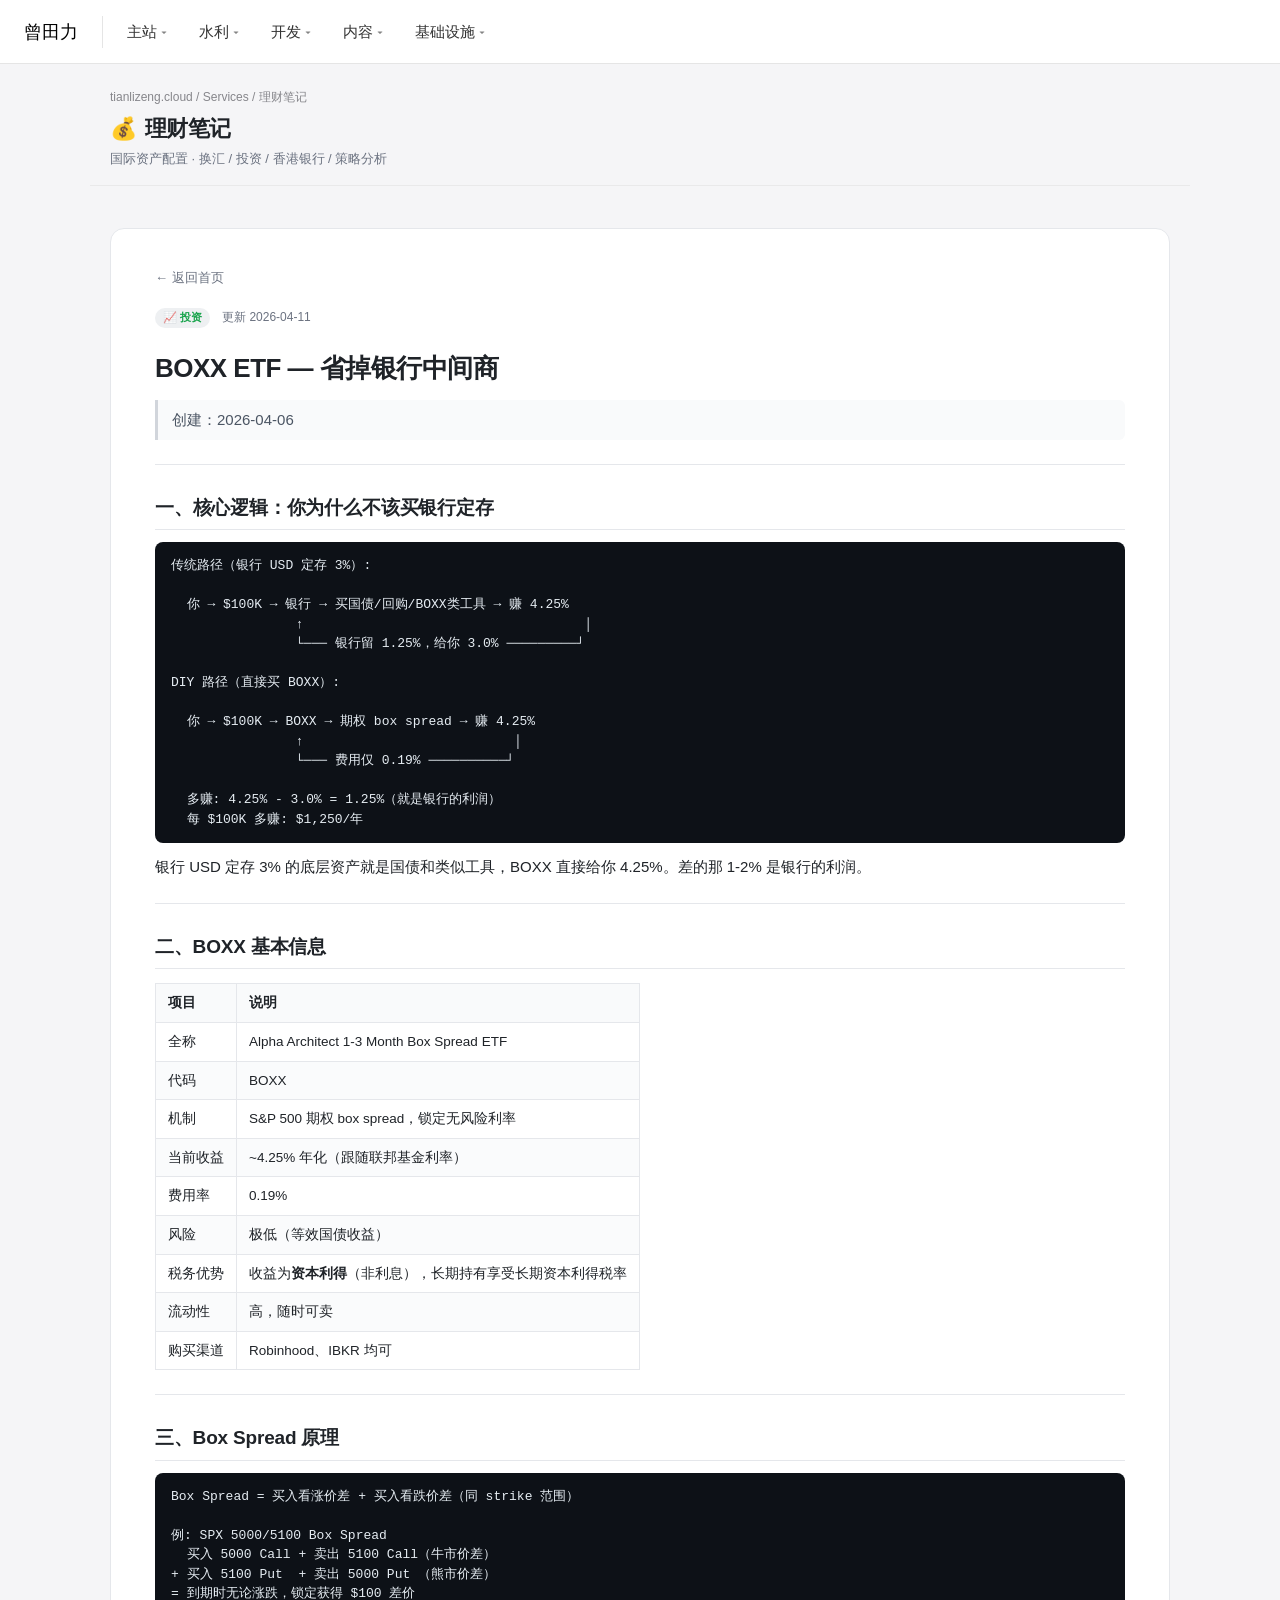
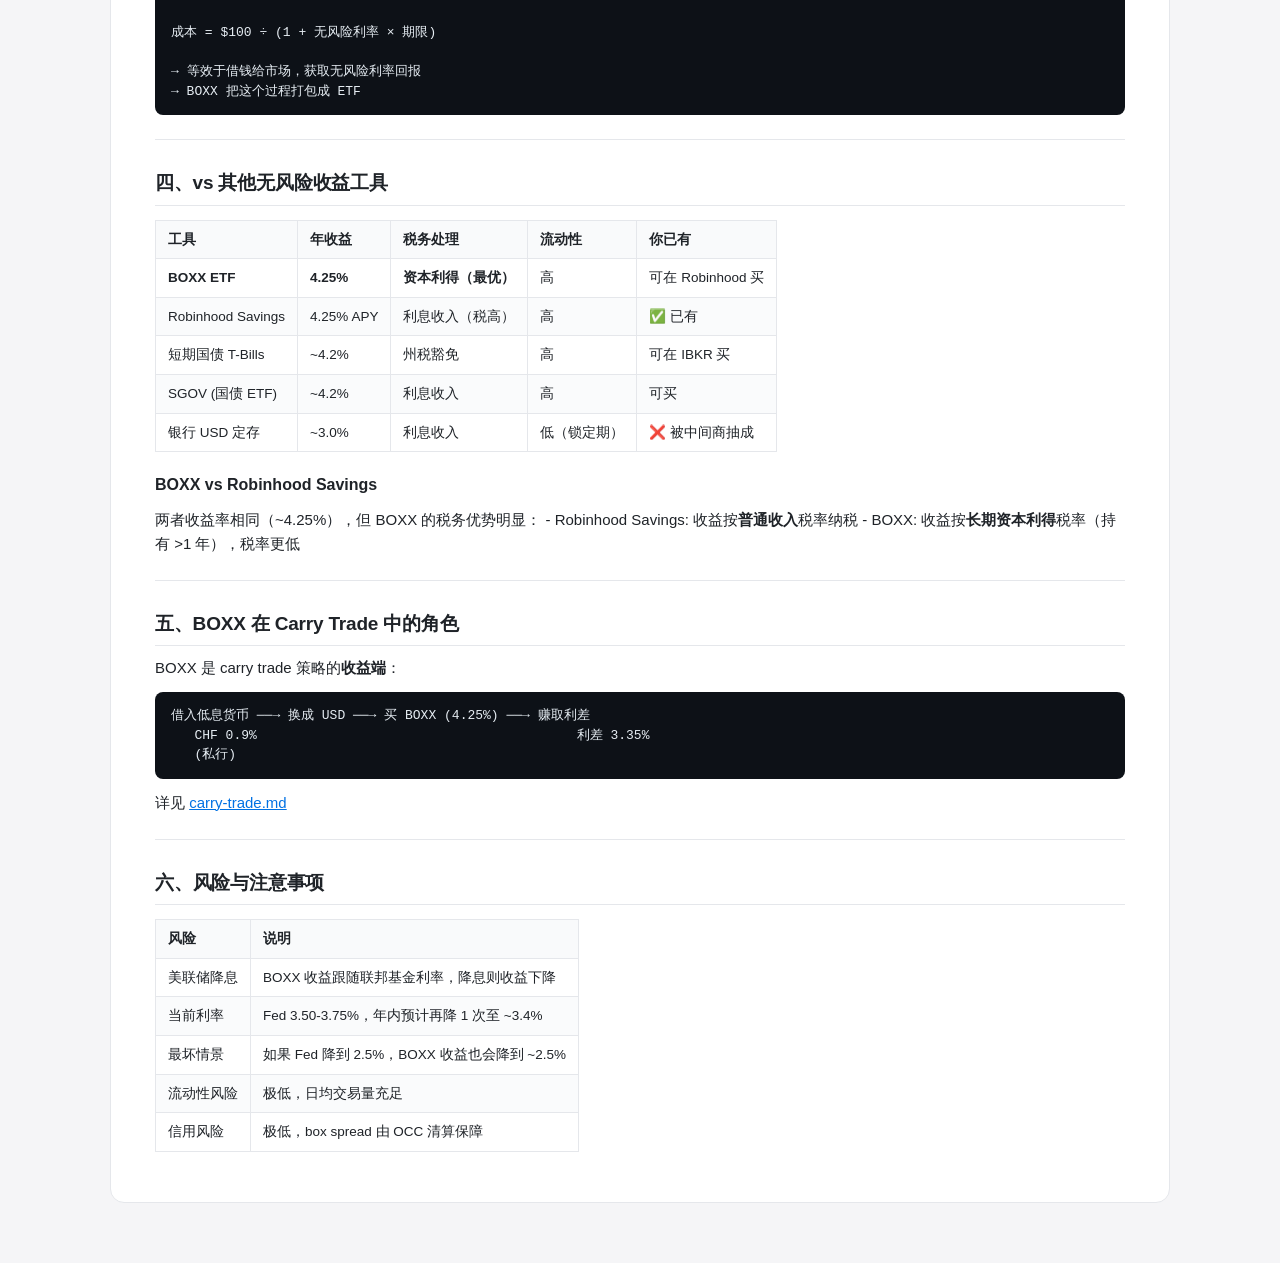
==== site/boxx-etf/index.html @ fe96dbc8 "feat: initial assets site — 理财笔记公开版 跨仓读 international-assets/docs/*.md，frontmatter public: true 过滤。 " ====
<!DOCTYPE html>
<html lang="zh-CN">
<head>
<meta charset="utf-8">
<meta name="viewport" content="width=device-width,initial-scale=1">
<title>BOXX ETF — 省掉银行中间商 — 理财笔记</title>
<meta name="description" content="Box spread 原理拆解：用期权合成零息债券，抓短端无风险利率，税务结构优于银行定存">
<style>
/* tianlizeng.cloud 站群统一站内样式 (SSOT)
 * 来源：~/Dev/devtools/lib/templates/site-content.css
 * 编辑这里 → /site-content-refresh 同步到所有消费者站
 * 视觉对标：services 页 (~/Dev/website/components/service-dashboard.tsx)
 */

/* ===== 页面骨架 ===== */
body.tlz-page {
  background: #f5f5f7;
  color: #1d1d1f;
  font-family: -apple-system, BlinkMacSystemFont, 'PingFang SC', 'Helvetica Neue', Helvetica, Arial, sans-serif;
  margin: 0;
}

.tlz-container {
  max-width: 1280px;
  margin: 0 auto;
  padding: 0 24px 48px;
}
@media (min-width: 768px) {
  .tlz-container { padding: 0 32px 48px; }
}

/* ===== Stats bar（统计条，site-header 之下）===== */
.tlz-stats-bar {
  display: flex; flex-wrap: wrap; align-items: center; justify-content: center;
  gap: 16px;
  margin: 24px 0 32px;
  font-size: 14px; color: #86868b;
}
.tlz-stats-bar > * { display: inline-flex; align-items: center; gap: 6px; }
.tlz-stats-bar strong { color: #1d1d1f; font-weight: 500; }

/* ===== Search box ===== */
.tlz-search-wrap {
  position: relative;
  width: 100%; max-width: 448px;
  margin: 0 auto 32px;
}
.tlz-search {
  width: 100%; box-sizing: border-box;
  padding: 10px 16px 10px 40px;
  background: rgba(255,255,255,0.5);
  -webkit-backdrop-filter: blur(20px);
  backdrop-filter: blur(20px);
  border: 1px solid rgba(255,255,255,0.6);
  border-radius: 12px;
  font: 14px/1.4 inherit;
  color: #1d1d1f; outline: none;
  transition: border-color 0.15s, box-shadow 0.15s;
}
.tlz-search:focus {
  border-color: rgba(0,113,227,0.3);
  box-shadow: 0 0 0 3px rgba(0,113,227,0.20);
}
.tlz-search::placeholder { color: rgba(134,134,139,0.6); }

/* ===== Filter buttons ===== */
.tlz-filters { display: flex; flex-wrap: wrap; gap: 8px; justify-content: center; margin-bottom: 24px; }
.tlz-btn {
  padding: 6px 14px;
  background: rgba(255,255,255,0.5);
  -webkit-backdrop-filter: blur(20px);
  backdrop-filter: blur(20px);
  border: 1px solid rgba(255,255,255,0.6);
  border-radius: 999px;
  font: 13px/1 inherit; color: #6b7280;
  cursor: pointer;
  transition: all 0.15s;
}
.tlz-btn:hover { background: rgba(255,255,255,0.7); color: #1d1d1f; }
.tlz-btn.active { background: #1f2328; color: #fff; border-color: #1f2328; }

/* ===== Section（一个分组）===== */
.tlz-section { margin-bottom: 40px; }
.tlz-section-title {
  display: flex; align-items: center; gap: 8px;
  margin-bottom: 16px;
  font-size: 18px; font-weight: 600; color: #1d1d1f;
}
.tlz-section-title .tlz-icon { font-size: 20px; line-height: 1; }
.tlz-section-title .tlz-count { font-size: 12px; color: #86868b; font-weight: 400; margin-left: 4px; }

/* ===== Grid ===== */
.tlz-grid {
  display: grid;
  grid-template-columns: 1fr;
  gap: 8px;
}
@media (min-width: 768px) {
  .tlz-grid { grid-template-columns: 1fr 1fr; }
}

/* ===== Card（玻璃卡片，所有 list item 都用这个）===== */
.tlz-card {
  display: flex; align-items: center; gap: 12px;
  background: rgba(255,255,255,0.5);
  -webkit-backdrop-filter: blur(20px);
  backdrop-filter: blur(20px);
  border: 1px solid rgba(255,255,255,0.6);
  border-radius: 12px;
  padding: 12px 16px;
  text-decoration: none; color: inherit;
  transition: all 0.2s;
}
.tlz-card:hover {
  background: rgba(255,255,255,0.7);
  box-shadow: 0 4px 12px rgba(0,0,0,0.06);
}
.tlz-card-body { min-width: 0; flex: 1; }
.tlz-card-header { display: flex; align-items: center; gap: 8px; }
.tlz-card-name {
  font-size: 14px; font-weight: 500; color: #1d1d1f;
  overflow: hidden; text-overflow: ellipsis; white-space: nowrap;
}
.tlz-card-meta {
  font-size: 10px; color: #86868b;
  font-family: ui-monospace, SFMono-Regular, Menlo, monospace;
  flex-shrink: 0;
}
.tlz-card-desc {
  font-size: 12px; color: #86868b;
  margin-top: 2px;
  overflow: hidden; text-overflow: ellipsis; white-space: nowrap;
}
.tlz-card-tail { display: flex; align-items: center; gap: 8px; flex-shrink: 0; }

/* Card 行式变体（logs 时间线用）*/
.tlz-card--row .tlz-card-body { display: grid; grid-template-columns: 100px 1fr; gap: 12px; align-items: baseline; }
.tlz-card--row .tlz-card-meta { font-size: 12px; }

/* ===== Status dot ===== */
.tlz-dot { width: 10px; height: 10px; border-radius: 50%; flex-shrink: 0; display: inline-block; }
.tlz-dot--ok { background: #34c759; }
.tlz-dot--bad { background: #ff3b30; }
.tlz-dot--warn { background: #ff9500; }
.tlz-dot--unknown { background: #d2d2d7; }

/* ===== Tag chip ===== */
.tlz-tag {
  display: inline-block;
  background: rgba(0,0,0,0.06); color: #495057;
  font-size: 10px; font-weight: 500;
  padding: 1px 7px; border-radius: 4px;
  margin-right: 4px;
}

/* ===== Lock icon (CF Access 标识) ===== */
.tlz-lock {
  display: inline-block; width: 12px; height: 12px;
  vertical-align: middle; opacity: 0.5;
}

/* ===== Footer ===== */
.tlz-footer {
  text-align: center; color: #86868b; font-size: 12px;
  margin-top: 48px; padding: 24px 0;
  border-top: 1px solid rgba(0,0,0,0.05);
}
.tlz-footer a { color: #0071e3; text-decoration: none; }
.tlz-footer a:hover { text-decoration: underline; }

/* ===== Hidden helper ===== */
.tlz-hidden { display: none !important; }


:root{--bg:#f5f5f7;--card:#fff;--border:#e5e7eb;--text:#1f2328;--muted:#6b7280;--accent:#0071E3;}
*{margin:0;padding:0;box-sizing:border-box;}
body{background:var(--bg);color:var(--text);font:400 15px/1.6 -apple-system,BlinkMacSystemFont,'PingFang SC','Helvetica Neue',Helvetica,Arial,sans-serif;min-height:100vh;}
.tlz-container{max-width:1100px;margin:0 auto;padding:24px 20px 60px;}
a{color:var(--accent);}


.article{background:var(--card);border:1px solid var(--border);border-radius:14px;padding:36px 44px;margin-top:18px;}
.article .back{display:inline-block;color:var(--muted);font-size:13px;text-decoration:none;margin-bottom:20px;}
.article .back:hover{color:var(--accent);}
.article .meta-row{color:var(--muted);font-size:12px;margin-bottom:24px;display:flex;gap:12px;flex-wrap:wrap;}
.article .meta-row .group-chip{background:#eef0f2;color:var(--c);padding:1px 8px;border-radius:10px;font-weight:600;font-size:11px;}
.article h1{font-size:26px;font-weight:700;letter-spacing:-0.02em;color:#1f2328;margin:0 0 14px;line-height:1.3;}
.article h2{font-size:19px;font-weight:700;letter-spacing:-0.01em;margin:28px 0 10px;color:#1f2328;border-bottom:1px solid var(--border);padding-bottom:6px;}
.article h3{font-size:16px;font-weight:600;margin:20px 0 8px;color:#1f2328;}
.article h4{font-size:14px;font-weight:600;margin:14px 0 6px;color:#374151;}
.article p{margin:10px 0;}
.article ul,.article ol{margin:8px 0 12px 22px;}
.article li{margin:3px 0;}
.article code{background:#f1f3f5;color:#d6336c;font-family:ui-monospace,SFMono-Regular,monospace;font-size:13px;padding:1px 5px;border-radius:4px;}
.article pre{background:#0d1117;color:#e6edf3;padding:14px 16px;border-radius:8px;overflow-x:auto;font-size:13px;line-height:1.5;margin:12px 0;}
.article pre code{background:transparent;color:inherit;padding:0;font-size:13px;}
.article blockquote{border-left:3px solid #d1d5db;padding:4px 14px;margin:12px 0;color:#4b5563;background:#f9fafb;border-radius:0 6px 6px 0;}
.article blockquote p{margin:4px 0;}
.article table{border-collapse:collapse;margin:14px 0;font-size:13.5px;display:block;overflow-x:auto;max-width:100%;}
.article table thead{background:#f9fafb;}
.article th,.article td{border:1px solid var(--border);padding:8px 12px;text-align:left;}
.article th{font-weight:600;color:#1f2328;}
.article tr:nth-child(even) td{background:#fafbfc;}
.article hr{border:none;border-top:1px solid var(--border);margin:24px 0;}
.article a{color:var(--accent);}
.article img{max-width:100%;border-radius:8px;margin:12px 0;}
@media(max-width:640px){.article{padding:24px 20px;}.article h1{font-size:22px;}}

:root { --c: #16a34a; }
</style>
</head>
<body>
<style>
  /* ============================================================
     Mega Menu · HSBC-style unified light (R7.2)
     - Brand bar 64px · 单色浅灰 panel 全 4 列等宽
     - hover 触发 · 150ms 延迟关闭 · display:none 默认严格隐藏
     - html/body overflow-x:hidden 防横滚兜底
  ============================================================ */

  :root {
    --tlz-bg-panel:       #F5F5F5;
    --tlz-text-primary:   #111111;
    --tlz-text-secondary: #333333;
    --tlz-border-subtle:  #E5E5E5;
    --tlz-border-divider: #E0E0E0;
    --tlz-badge-border:   #BFBFBF;
    --tlz-badge-text:     #6B7177;
    --tlz-accent:         #D40000;
  }

  html, body { overflow-x: hidden; }
  body { padding-top: 64px !important; }

  .tlz-nav-stack {
    position: fixed; top: 0; left: 0; right: 0; z-index: 9999;
    font: 400 15px/1 -apple-system, BlinkMacSystemFont, 'PingFang SC', 'Helvetica Neue', sans-serif;
  }

  /* ===== Brand bar ===== */
  .tlz-nav {
    height: 64px;
    background: #FFFFFF;
    border-bottom: 1px solid var(--tlz-border-subtle);
    display: flex; align-items: center;
  }
  .tlz-nav-inner {
    max-width: 1280px; width: 100%; margin: 0 auto;
    padding: 0 24px; display: flex; align-items: center;
    min-width: 0;
  }
  .tlz-nav-brand {
    font-weight: 500; font-size: 18px; color: #000;
    text-decoration: none; transition: color 0.12s;
    flex-shrink: 0;
  }
  .tlz-nav-brand:hover { color: var(--tlz-accent); }
  .tlz-nav-sep { width: 1px; height: 32px; background: var(--tlz-border-subtle); margin: 0 24px; flex-shrink: 0; }

  .tlz-nav-triggers { display: flex; align-items: center; gap: 32px; flex: 1; min-width: 0; }
  .tlz-nav .mega-trigger {
    background: transparent; border: 0;
    font: inherit; font-size: 15px; font-weight: 400;
    color: var(--tlz-text-secondary);
    padding: 8px 0; cursor: pointer;
    display: inline-flex; align-items: center; gap: 4px;
    transition: color 0.12s; white-space: nowrap;
  }
  .tlz-nav .mega-trigger::after {
    content: "\25be"; font-size: 12px; opacity: 0.6;
    transition: transform 0.18s ease-out;
  }
  .tlz-nav .mega-trigger:hover { color: #000; }
  .tlz-nav .mega-trigger[aria-expanded="true"] { color: #000; font-weight: 500; }
  .tlz-nav .mega-trigger[aria-expanded="true"]::after { transform: rotate(180deg); }
  .tlz-nav .mega-trigger.current { color: #000; font-weight: 500; }

  /* ===== Mega Panel · 默认完全隐藏 ===== */
  .tlz-mega-panel {
    position: fixed; top: 64px; left: 0; right: 0;
    background: var(--tlz-bg-panel);
    display: none;
    max-height: calc(100vh - 64px);
    overflow-y: auto;
    box-shadow: 0 8px 16px -8px rgba(0,0,0,0.08);
  }
  .tlz-mega-panel[data-open="true"] { display: block; }

  /* 内部 max-width 1280px 居中 · 4 列等宽 */
  .tlz-mega-inner {
    max-width: 1280px; width: 100%;
    margin: 0 auto;
    padding: 40px 48px;
    display: grid;
    grid-template-columns: repeat(4, minmax(0, 1fr));
    gap: 0;
    min-height: 320px;
  }

  .tlz-mega-col {
    padding: 0 24px;
    border-right: 1px solid var(--tlz-border-divider);
    min-width: 0;
  }
  .tlz-mega-col:first-child { padding-left: 0; }
  .tlz-mega-col:last-child { border-right: 0; padding-right: 0; }

  /* Group */
  .tlz-mega-group { margin-bottom: 24px; }
  .tlz-mega-group:last-child { margin-bottom: 0; }
  .tlz-mega-group h3 {
    font-size: 15px; font-weight: 600; color: var(--tlz-text-primary);
    margin: 0 0 12px;
  }
  .tlz-mega-group ul { list-style: none; padding: 0; margin: 0; }
  .tlz-mega-group a {
    display: inline-flex; align-items: center; gap: 8px;
    color: var(--tlz-text-secondary); text-decoration: none;
    font-size: 14px; font-weight: 400; line-height: 28px;
    transition: color 0.12s;
  }
  .tlz-mega-group a:hover { color: var(--tlz-accent); }

  /* CF badge（统一浅灰规格） */
  .tlz-mega-group .cf-badge {
    height: 18px; padding: 0 6px;
    display: inline-flex; align-items: center;
    font-size: 10px; font-weight: 500; letter-spacing: 0.05em;
    color: var(--tlz-badge-text);
    background: transparent;
    border: 1px solid var(--tlz-badge-border);
    border-radius: 3px;
    flex-shrink: 0;
  }

  /* Hamburger */
  .tlz-nav-hamburger {
    display: none; background: transparent; border: 0;
    color: var(--tlz-text-secondary); padding: 8px; margin-left: auto;
    cursor: pointer; font-size: 20px;
  }

  /* ===== 响应式 ===== */
  @media (max-width: 1023px) {
    .tlz-mega-inner {
      grid-template-columns: repeat(2, minmax(0, 1fr));
      padding: 32px 24px;
    }
    .tlz-mega-col:nth-child(2n) { border-right: 0; padding-right: 0; }
    .tlz-mega-col:nth-child(n+3) {
      padding-top: 24px; margin-top: 24px;
      border-top: 1px solid var(--tlz-border-divider);
    }
    .tlz-mega-col:nth-child(3) { padding-left: 0; }
  }

  @media (max-width: 768px) {
    body { padding-top: 56px !important; }
    .tlz-nav { height: 56px; }
    .tlz-nav-inner { padding: 0 16px; }
    .tlz-nav-sep { display: none; }
    .tlz-nav-triggers { display: none; }
    .tlz-nav-hamburger { display: inline-flex; }

    .tlz-nav-stack[data-mobile-open="true"] .tlz-nav-triggers {
      display: flex; flex-direction: column; align-items: stretch;
      position: fixed; top: 56px; left: 0; right: 0; bottom: 0;
      background: #FFFFFF;
      padding: 0; gap: 0; overflow-y: auto; z-index: 10000;
    }
    .tlz-nav-stack[data-mobile-open="true"] .mega-trigger {
      width: 100%; justify-content: space-between;
      padding: 16px 20px; border-radius: 0;
      border-bottom: 1px solid var(--tlz-border-subtle);
      font-size: 16px;
    }

    .tlz-mega-panel {
      top: 56px; max-height: calc(100vh - 56px);
      position: static; box-shadow: none;
    }
    .tlz-mega-inner {
      grid-template-columns: 1fr;
      padding: 16px 20px;
    }
    .tlz-mega-col {
      padding: 0 !important;
      border-right: 0 !important;
      border-top: 0 !important;
      margin-top: 16px !important;
    }
    .tlz-mega-col:first-child { margin-top: 0 !important; }
  }
</style>
<div class="tlz-nav-stack" data-mobile-open="false">
<nav class="tlz-nav" aria-label="站群导航"><div class="tlz-nav-inner">
  <a class="tlz-nav-brand" href="https://tianlizeng.cloud/" data-site="home">曾田力</a>
  <div class="tlz-nav-sep" aria-hidden="true"></div>
  <div class="tlz-nav-triggers" role="menubar">
    <button class="mega-trigger" data-cat="home" role="menuitem" aria-haspopup="menu" aria-expanded="false" aria-controls="mega-panel-home">主站</button>
    <button class="mega-trigger" data-cat="hydro" role="menuitem" aria-haspopup="menu" aria-expanded="false" aria-controls="mega-panel-hydro">水利</button>
    <button class="mega-trigger" data-cat="dev" role="menuitem" aria-haspopup="menu" aria-expanded="false" aria-controls="mega-panel-dev">开发</button>
    <button class="mega-trigger" data-cat="content" role="menuitem" aria-haspopup="menu" aria-expanded="false" aria-controls="mega-panel-content">内容</button>
    <button class="mega-trigger" data-cat="infra" role="menuitem" aria-haspopup="menu" aria-expanded="false" aria-controls="mega-panel-infra">基础设施</button>
  </div>
  <button class="tlz-nav-hamburger" aria-label="菜单" aria-expanded="false" data-toggle="mobile">☰</button>
</div></nav>
<div class="tlz-mega-panel" data-for="home" id="mega-panel-home" role="menu" aria-label="主站" data-open="false">
  <div class="tlz-mega-inner">
    <div class="tlz-mega-col">
      <div class="tlz-mega-group">
        <h3>关于</h3>
        <ul>
          <li><a href="https://tianlizeng.cloud/about" role="menuitem"><span>关于我</span></a></li>
          <li><a href="https://tianlizeng.cloud/projects" role="menuitem"><span>作品</span></a></li>
          <li><a href="https://tianlizeng.cloud/research" role="menuitem"><span>研究</span></a></li>
          <li><a href="https://tianlizeng.cloud/blog" role="menuitem"><span>博客</span></a></li>
          <li><a href="https://tianlizeng.cloud/life" role="menuitem"><span>生活</span></a></li>
        </ul>
      </div>
    </div>
    <div class="tlz-mega-col">
      <div class="tlz-mega-group">
        <h3>入口</h3>
        <ul>
          <li><a href="https://tianlizeng.cloud/services" role="menuitem"><span>服务总览</span></a></li>
          <li><a href="https://stack.tianlizeng.cloud" role="menuitem"><span>Stack</span></a></li>
          <li><a href="https://cmds.tianlizeng.cloud" role="menuitem"><span>CC Docs</span><span class="cf-badge">CF</span></a></li>
          <li><a href="https://dashboard.tianlizeng.cloud" role="menuitem"><span>Dashboard</span></a></li>
          <li><a href="https://logs.tianlizeng.cloud" role="menuitem"><span>Logs</span><span class="cf-badge">CF</span></a></li>
          <li><a href="https://tianlizeng.cloud/search" role="menuitem"><span>搜索</span></a></li>
        </ul>
      </div>
    </div>
    <div class="tlz-mega-col">
    </div>
    <div class="tlz-mega-col">
    </div>
  </div>
</div>
<div class="tlz-mega-panel" data-for="hydro" id="mega-panel-hydro" role="menu" aria-label="水利" data-open="false">
  <div class="tlz-mega-inner">
    <div class="tlz-mega-col">
      <div class="tlz-mega-group">
        <h3>主平台</h3>
        <ul>
          <li><a href="https://hydro.tianlizeng.cloud" role="menuitem"><span>Hydro Toolkit</span></a></li>
        </ul>
      </div>
    </div>
    <div class="tlz-mega-col">
      <div class="tlz-mega-group">
        <h3>水资源/调度</h3>
        <ul>
          <li><a href="https://hydro-annual.tianlizeng.cloud" role="menuitem"><span>水资源年报</span></a></li>
          <li><a href="https://hydro-reservoir.tianlizeng.cloud" role="menuitem"><span>水库群调度</span></a></li>
          <li><a href="https://hydro-district.tianlizeng.cloud" role="menuitem"><span>河区调度</span></a></li>
        </ul>
      </div>
    </div>
    <div class="tlz-mega-col">
      <div class="tlz-mega-group">
        <h3>评估/编码</h3>
        <ul>
          <li><a href="https://hydro-efficiency.tianlizeng.cloud" role="menuitem"><span>水效评估</span></a></li>
          <li><a href="https://hydro-geocode.tianlizeng.cloud" role="menuitem"><span>地理编码</span></a></li>
          <li><a href="https://hydro-capacity.tianlizeng.cloud" role="menuitem"><span>纳污能力</span></a></li>
        </ul>
      </div>
    </div>
    <div class="tlz-mega-col">
      <div class="tlz-mega-group">
        <h3>风险/降雨</h3>
        <ul>
          <li><a href="https://hydro-risk.tianlizeng.cloud" role="menuitem"><span>风险图数据</span></a></li>
          <li><a href="https://hydro-rainfall.tianlizeng.cloud" role="menuitem"><span>降雨径流</span></a></li>
          <li><a href="https://hydro-irrigation.tianlizeng.cloud" role="menuitem"><span>灌溉需水</span></a></li>
        </ul>
      </div>
    </div>
  </div>
</div>
<div class="tlz-mega-panel" data-for="dev" id="mega-panel-dev" role="menu" aria-label="开发" data-open="false">
  <div class="tlz-mega-inner">
    <div class="tlz-mega-col">
      <div class="tlz-mega-group">
        <h3>子域服务</h3>
        <ul>
          <li><a href="https://dashboard.tianlizeng.cloud" role="menuitem"><span>Repo Dashboard</span></a></li>
          <li><a href="https://cclog.tianlizeng.cloud" role="menuitem"><span>CC 会话日志</span></a></li>
          <li><a href="https://logs.tianlizeng.cloud" role="menuitem"><span>Logs</span><span class="cf-badge">CF</span></a></li>
          <li><a href="https://dockit.tianlizeng.cloud" role="menuitem"><span>Dockit</span></a></li>
          <li><a href="https://stack.tianlizeng.cloud" role="menuitem"><span>Stack</span><span class="cf-badge">CF</span></a></li>
          <li><a href="https://cmds.tianlizeng.cloud" role="menuitem"><span>CC Docs</span><span class="cf-badge">CF</span></a></li>
          <li><a href="https://playbooks.tianlizeng.cloud" role="menuitem"><span>Playbooks</span><span class="cf-badge">CF</span></a></li>
        </ul>
      </div>
    </div>
    <div class="tlz-mega-col">
      <div class="tlz-mega-group">
        <h3>工具库</h3>
        <ul>
          <li><a href="https://github.com/zengtianli/cc-configs" role="menuitem"><span>cc-configs</span></a></li>
          <li><a href="https://github.com/zengtianli/devtools" role="menuitem"><span>devtools</span></a></li>
          <li><a href="https://github.com/zengtianli/doctools" role="menuitem"><span>doctools</span></a></li>
          <li><a href="https://github.com/zengtianli/mactools" role="menuitem"><span>mactools</span></a></li>
          <li><a href="https://github.com/zengtianli/clashx" role="menuitem"><span>clashx</span></a></li>
          <li><a href="https://github.com/zengtianli/hydro-apps" role="menuitem"><span>hydro-apps</span></a></li>
          <li><a href="https://github.com/zengtianli/hydro-qgis" role="menuitem"><span>hydro-qgis</span></a></li>
          <li><a href="https://github.com/zengtianli/downloads-organizer" role="menuitem"><span>downloads-organizer</span></a></li>
        </ul>
      </div>
    </div>
    <div class="tlz-mega-col">
      <div class="tlz-mega-group">
        <h3>Raycast / 配置</h3>
        <ul>
          <li><a href="https://github.com/zengtianli/dockit-raycast" role="menuitem"><span>dockit-raycast</span></a></li>
          <li><a href="https://github.com/zengtianli/raycast" role="menuitem"><span>raycast</span></a></li>
          <li><a href="https://github.com/zengtianli/configs" role="menuitem"><span>configs</span></a></li>
          <li><a href="https://github.com/zengtianli/dotfiles" role="menuitem"><span>dotfiles</span></a></li>
        </ul>
      </div>
    </div>
    <div class="tlz-mega-col">
    </div>
  </div>
</div>
<div class="tlz-mega-panel" data-for="content" id="mega-panel-content" role="menu" aria-label="内容" data-open="false">
  <div class="tlz-mega-inner">
    <div class="tlz-mega-col">
      <div class="tlz-mega-group">
        <h3>日志 / 知识</h3>
        <ul>
          <li><a href="https://logs.tianlizeng.cloud" role="menuitem"><span>Logs</span><span class="cf-badge">CF</span></a></li>
          <li><a href="https://docs.tianlizeng.cloud" role="menuitem"><span>知识库</span><span class="cf-badge">CF</span></a></li>
          <li><a href="https://audiobook.tianlizeng.cloud" role="menuitem"><span>有声书</span></a></li>
          <li><a href="https://cclog.tianlizeng.cloud" role="menuitem"><span>CC 会话</span></a></li>
          <li><a href="https://playbooks.tianlizeng.cloud" role="menuitem"><span>Playbooks</span><span class="cf-badge">CF</span></a></li>
        </ul>
      </div>
    </div>
    <div class="tlz-mega-col">
      <div class="tlz-mega-group">
        <h3>投资</h3>
        <ul>
          <li><a href="https://assets.tianlizeng.cloud" role="menuitem"><span>理财笔记</span></a></li>
          <li><a href="https://cc-options.tianlizeng.cloud" role="menuitem"><span>QQQ CC Dashboard</span><span class="cf-badge">CF</span></a></li>
        </ul>
      </div>
    </div>
    <div class="tlz-mega-col">
    </div>
    <div class="tlz-mega-col">
    </div>
  </div>
</div>
<div class="tlz-mega-panel" data-for="infra" id="mega-panel-infra" role="menu" aria-label="基础设施" data-open="false">
  <div class="tlz-mega-inner">
    <div class="tlz-mega-col">
      <div class="tlz-mega-group">
        <h3>监控 / 自动化</h3>
        <ul>
          <li><a href="https://status.tianlizeng.cloud" role="menuitem"><span>Uptime Kuma</span><span class="cf-badge">CF</span></a></li>
          <li><a href="https://n8n.tianlizeng.cloud" role="menuitem"><span>n8n</span><span class="cf-badge">CF</span></a></li>
        </ul>
      </div>
    </div>
    <div class="tlz-mega-col">
      <div class="tlz-mega-group">
        <h3>代理</h3>
        <ul>
          <li><a href="https://proxy.tianlizeng.cloud" role="menuitem"><span>OAuth Proxy</span><span class="cf-badge">CF</span></a></li>
          <li><a href="https://panel.tianlizeng.cloud" role="menuitem"><span>Marzban</span></a></li>
          <li><a href="https://sub.tianlizeng.cloud" role="menuitem"><span>Marzban 订阅</span></a></li>
        </ul>
      </div>
    </div>
    <div class="tlz-mega-col">
      <div class="tlz-mega-group">
        <h3>WEBHOOK</h3>
        <ul>
          <li><a href="https://webhook.tianlizeng.cloud" role="menuitem"><span>Webhook</span></a></li>
        </ul>
      </div>
    </div>
    <div class="tlz-mega-col">
    </div>
  </div>
</div>
</div>
<script>(function(){
  var stack=document.querySelector('.tlz-nav-stack');
  if(!stack)return;
  var triggers=stack.querySelectorAll('.mega-trigger');
  var panels=stack.querySelectorAll('.tlz-mega-panel');
  var hamburger=stack.querySelector('.tlz-nav-hamburger');
  var activeKey=null,hideTimer=null;
  function hideAll(){
    panels.forEach(function(p){p.setAttribute('data-open','false');});
    triggers.forEach(function(t){t.setAttribute('aria-expanded','false');});
    activeKey=null;
  }
  function show(k){
    if(hideTimer){clearTimeout(hideTimer);hideTimer=null;}
    if(activeKey===k)return;
    hideAll();
    var t=stack.querySelector('.mega-trigger[data-cat="'+k+'"]');
    var p=stack.querySelector('.tlz-mega-panel[data-for="'+k+'"]');
    if(!t||!p)return;
    t.setAttribute('aria-expanded','true');
    p.setAttribute('data-open','true');
    activeKey=k;
  }
  function schedHide(){if(hideTimer)clearTimeout(hideTimer);hideTimer=setTimeout(hideAll,160);}
  triggers.forEach(function(t){
    var k=t.getAttribute('data-cat');
    t.addEventListener('mouseenter',function(){show(k);});
    t.addEventListener('click',function(e){e.preventDefault();if(activeKey===k)hideAll();else show(k);});
    t.addEventListener('mouseleave',schedHide);
  });
  panels.forEach(function(p){
    p.addEventListener('mouseenter',function(){if(hideTimer){clearTimeout(hideTimer);hideTimer=null;}});
    p.addEventListener('mouseleave',schedHide);
  });
  document.addEventListener('click',function(e){if(!stack.contains(e.target))hideAll();});
  document.addEventListener('keydown',function(e){if(e.key==='Escape')hideAll();});
  if(hamburger){
    hamburger.addEventListener('click',function(){
      var open=stack.getAttribute('data-mobile-open')==='true';
      stack.setAttribute('data-mobile-open',open?'false':'true');
      hamburger.setAttribute('aria-expanded',open?'false':'true');
      if(open)hideAll();
    });
  }
  // current highlight
  var host=location.hostname;
  var noCur=["hammerspoon.tianlizeng.cloud", "audiobook.tianlizeng.cloud", "auggie.tianlizeng.cloud", "proxy.tianlizeng.cloud"];
  var hostMap={"stack.tianlizeng.cloud": "home", "cmds.tianlizeng.cloud": "home", "dashboard.tianlizeng.cloud": "dev", "logs.tianlizeng.cloud": "content", "docs.tianlizeng.cloud": "content", "audiobook.tianlizeng.cloud": "content", "cclog.tianlizeng.cloud": "content", "playbooks.tianlizeng.cloud": "content", "cc-options.tianlizeng.cloud": "content", "assets.tianlizeng.cloud": "content", "status.tianlizeng.cloud": "infra", "n8n.tianlizeng.cloud": "infra", "panel.tianlizeng.cloud": "infra", "sub.tianlizeng.cloud": "infra", "webhook.tianlizeng.cloud": "infra"};
  var curKey=null;
  if(noCur.indexOf(host)===-1){
    curKey=hostMap[host]||null;
    if(!curKey && (host==='hydro.tianlizeng.cloud' || host.indexOf('hydro-')===0)) curKey='hydro';
    if(!curKey && host==='tianlizeng.cloud') curKey='home';
  }
  if(curKey){
    var t=stack.querySelector('.mega-trigger[data-cat="'+curKey+'"]');
    if(t)t.classList.add('current');
  }
})();</script>

<style>
  .tlz-site-header {
    max-width: 1100px; margin: 0 auto; padding: 24px 20px 16px;
    border-bottom: 1px solid rgba(0,0,0,0.05);
    font: 400 14px/1.5 -apple-system, BlinkMacSystemFont, 'PingFang SC', Helvetica, sans-serif;
  }
  .tlz-site-header .tlz-crumb {
    font-size: 12px; color: #86868b; margin-bottom: 6px;
  }
  .tlz-site-header .tlz-crumb a {
    color: #86868b; text-decoration: none;
  }
  .tlz-site-header .tlz-crumb a:hover { color: #0071E3; }
  .tlz-site-header h1 {
    font-size: 22px; font-weight: 700; letter-spacing: -0.02em;
    color: #1f2328; margin: 0;
  }
  .tlz-site-header h1 .tlz-icon { margin-right: 8px; }
  .tlz-site-header .tlz-tagline {
    font-size: 13px; color: #6b7280; margin: 4px 0 0;
  }
</style>
<header class="tlz-site-header">
  <div class="tlz-crumb"><a href="https://tianlizeng.cloud/">tianlizeng.cloud</a> / <a href="https://tianlizeng.cloud/services">Services</a> / <span>理财笔记</span></div>
  <h1><span class="tlz-icon">💰</span>理财笔记</h1>
  <p class="tlz-tagline">国际资产配置 · 换汇 / 投资 / 香港银行 / 策略分析</p>
</header>

<div class="tlz-container">
<article class="article">
<a class="back" href="../">← 返回首页</a>
<div class="meta-row">
  <span class="group-chip">📈 投资</span>
  <span>更新 2026-04-11</span>
</div>
<h1 id="boxx-etf">BOXX ETF — 省掉银行中间商</h1>
<blockquote>
<p>创建：2026-04-06</p>
</blockquote>
<hr>
<h2 id="_1">一、核心逻辑：你为什么不该买银行定存</h2>
<pre><code>传统路径（银行 USD 定存 3%）:

  你 → $100K → 银行 → 买国债/回购/BOXX类工具 → 赚 4.25%
                ↑                                    │
                └─── 银行留 1.25%，给你 3.0% ─────────┘

DIY 路径（直接买 BOXX）:

  你 → $100K → BOXX → 期权 box spread → 赚 4.25%
                ↑                           │
                └─── 费用仅 0.19% ──────────┘

  多赚: 4.25% - 3.0% = 1.25%（就是银行的利润）
  每 $100K 多赚: $1,250/年
</code></pre>
<p>银行 USD 定存 3% 的底层资产就是国债和类似工具，BOXX 直接给你 4.25%。差的那 1-2% 是银行的利润。</p>
<hr>
<h2 id="boxx">二、BOXX 基本信息</h2>
<table>
<thead>
<tr>
<th>项目</th>
<th>说明</th>
</tr>
</thead>
<tbody>
<tr>
<td>全称</td>
<td>Alpha Architect 1-3 Month Box Spread ETF</td>
</tr>
<tr>
<td>代码</td>
<td>BOXX</td>
</tr>
<tr>
<td>机制</td>
<td>S&amp;P 500 期权 box spread，锁定无风险利率</td>
</tr>
<tr>
<td>当前收益</td>
<td>~4.25% 年化（跟随联邦基金利率）</td>
</tr>
<tr>
<td>费用率</td>
<td>0.19%</td>
</tr>
<tr>
<td>风险</td>
<td>极低（等效国债收益）</td>
</tr>
<tr>
<td>税务优势</td>
<td>收益为<strong>资本利得</strong>（非利息），长期持有享受长期资本利得税率</td>
</tr>
<tr>
<td>流动性</td>
<td>高，随时可卖</td>
</tr>
<tr>
<td>购买渠道</td>
<td>Robinhood、IBKR 均可</td>
</tr>
</tbody>
</table>
<hr>
<h2 id="box-spread">三、Box Spread 原理</h2>
<pre><code>Box Spread = 买入看涨价差 + 买入看跌价差（同 strike 范围）

例: SPX 5000/5100 Box Spread
  买入 5000 Call + 卖出 5100 Call（牛市价差）
+ 买入 5100 Put  + 卖出 5000 Put （熊市价差）
= 到期时无论涨跌，锁定获得 $100 差价

成本 = $100 ÷ (1 + 无风险利率 × 期限)

→ 等效于借钱给市场，获取无风险利率回报
→ BOXX 把这个过程打包成 ETF
</code></pre>
<hr>
<h2 id="vs">四、vs 其他无风险收益工具</h2>
<table>
<thead>
<tr>
<th>工具</th>
<th>年收益</th>
<th>税务处理</th>
<th>流动性</th>
<th>你已有</th>
</tr>
</thead>
<tbody>
<tr>
<td><strong>BOXX ETF</strong></td>
<td><strong>4.25%</strong></td>
<td><strong>资本利得（最优）</strong></td>
<td>高</td>
<td>可在 Robinhood 买</td>
</tr>
<tr>
<td>Robinhood Savings</td>
<td>4.25% APY</td>
<td>利息收入（税高）</td>
<td>高</td>
<td>✅ 已有</td>
</tr>
<tr>
<td>短期国债 T-Bills</td>
<td>~4.2%</td>
<td>州税豁免</td>
<td>高</td>
<td>可在 IBKR 买</td>
</tr>
<tr>
<td>SGOV (国债 ETF)</td>
<td>~4.2%</td>
<td>利息收入</td>
<td>高</td>
<td>可买</td>
</tr>
<tr>
<td>银行 USD 定存</td>
<td>~3.0%</td>
<td>利息收入</td>
<td>低（锁定期）</td>
<td>❌ 被中间商抽成</td>
</tr>
</tbody>
</table>
<h3 id="boxx-vs-robinhood-savings">BOXX vs Robinhood Savings</h3>
<p>两者收益率相同（~4.25%），但 BOXX 的税务优势明显：
- Robinhood Savings: 收益按<strong>普通收入</strong>税率纳税
- BOXX: 收益按<strong>长期资本利得</strong>税率（持有 &gt;1 年），税率更低</p>
<hr>
<h2 id="boxx-carry-trade">五、BOXX 在 Carry Trade 中的角色</h2>
<p>BOXX 是 carry trade 策略的<strong>收益端</strong>：</p>
<pre><code>借入低息货币 ──→ 换成 USD ──→ 买 BOXX (4.25%) ──→ 赚取利差
   CHF 0.9%                                         利差 3.35%
   (私行)
</code></pre>
<p>详见 <a href="../carry-trade/">carry-trade.md</a></p>
<hr>
<h2 id="_2">六、风险与注意事项</h2>
<table>
<thead>
<tr>
<th>风险</th>
<th>说明</th>
</tr>
</thead>
<tbody>
<tr>
<td>美联储降息</td>
<td>BOXX 收益跟随联邦基金利率，降息则收益下降</td>
</tr>
<tr>
<td>当前利率</td>
<td>Fed 3.50-3.75%，年内预计再降 1 次至 ~3.4%</td>
</tr>
<tr>
<td>最坏情景</td>
<td>如果 Fed 降到 2.5%，BOXX 收益也会降到 ~2.5%</td>
</tr>
<tr>
<td>流动性风险</td>
<td>极低，日均交易量充足</td>
</tr>
<tr>
<td>信用风险</td>
<td>极低，box spread 由 OCC 清算保障</td>
</tr>
</tbody>
</table>
</article>
</div>
</body>
</html>
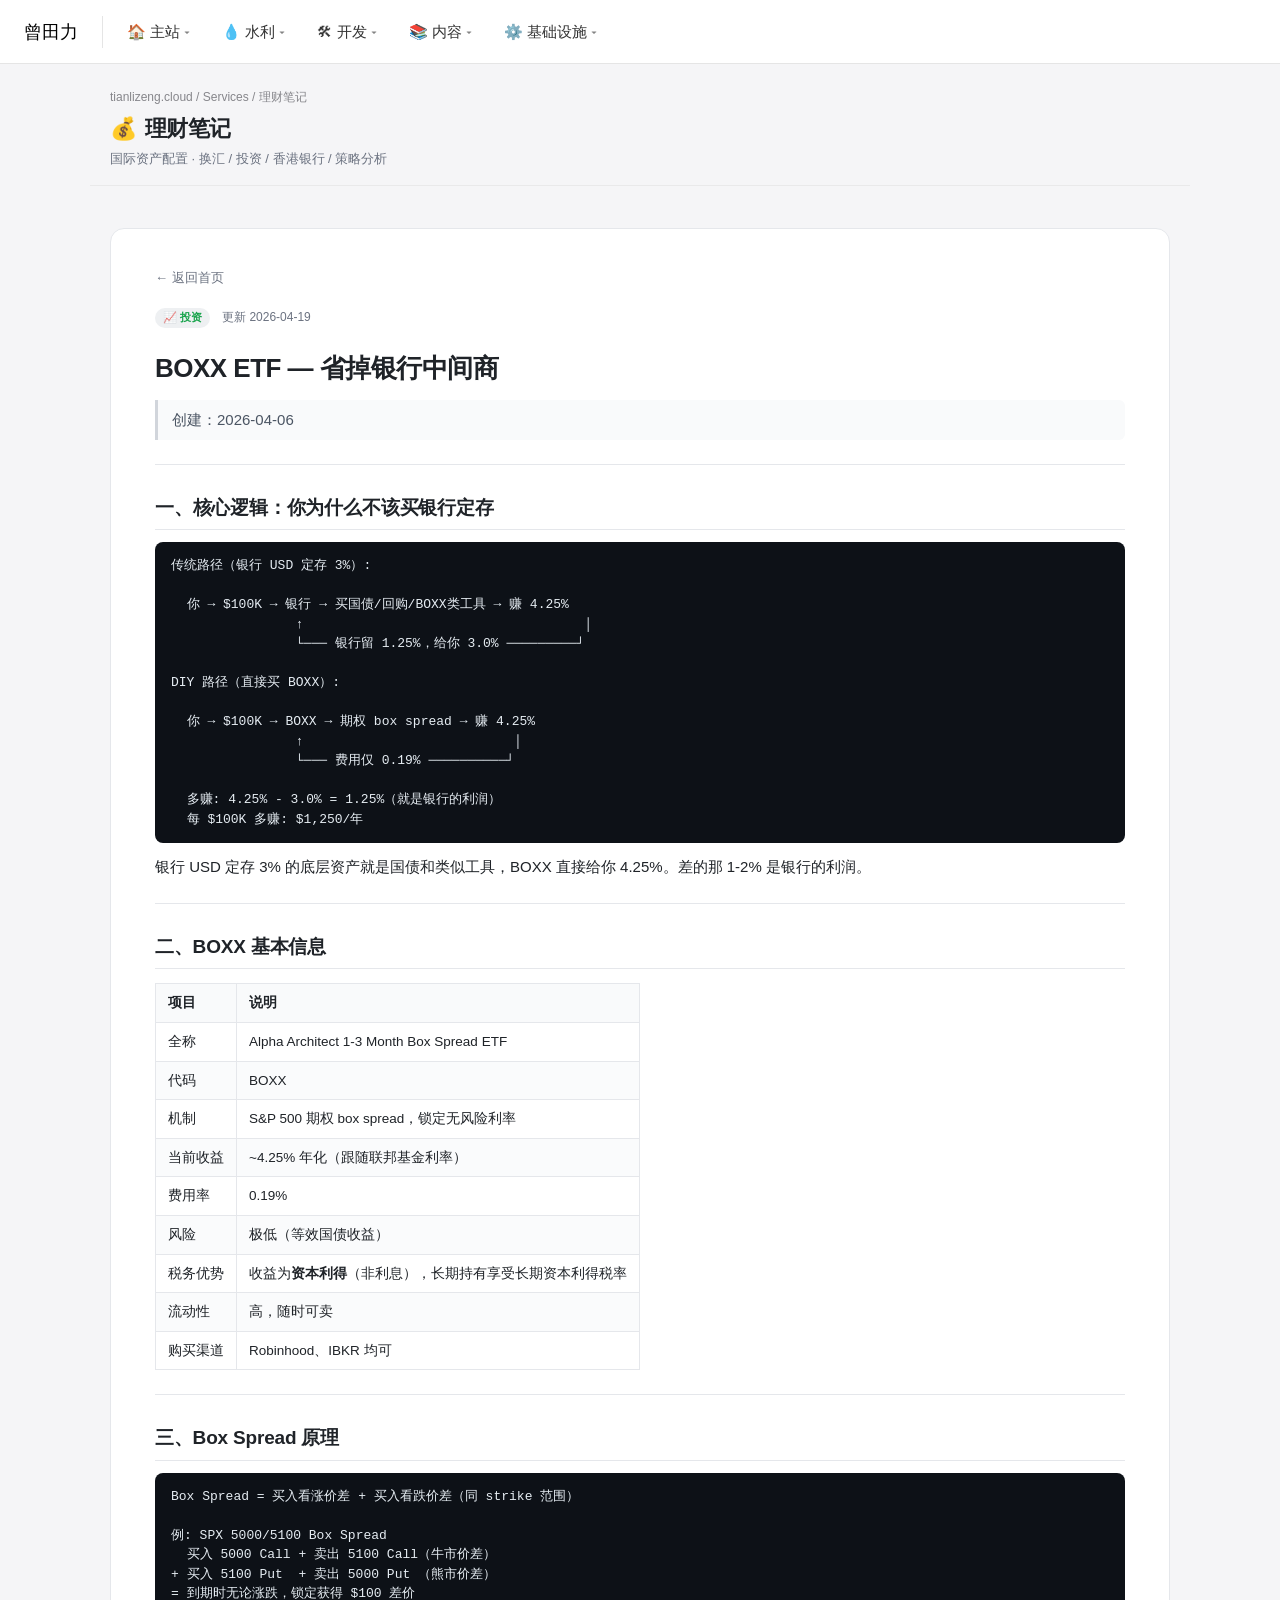
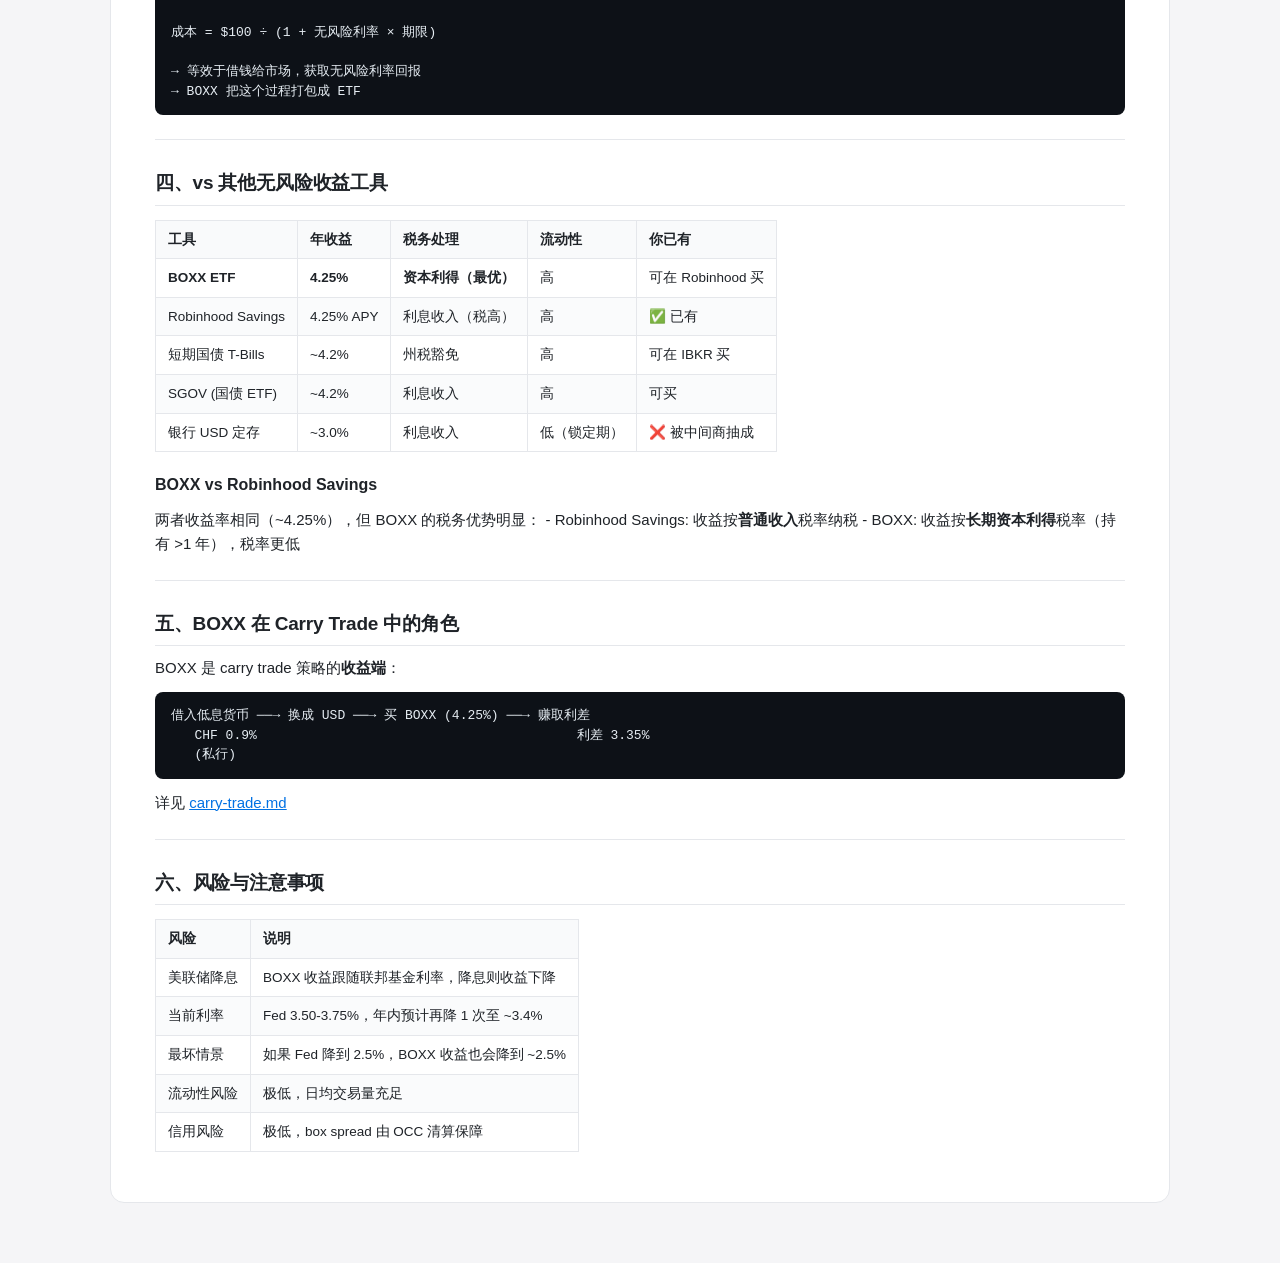
==== commit dce38097: "refactor: adopt shared deploy-static-site.sh + site_templates loader - deploy.sh: 29 lines → 2 lines" ====
--- a/site/boxx-etf/index.html
+++ b/site/boxx-etf/index.html
@@ -397,15 +397,15 @@
   <a class="tlz-nav-brand" href="https://tianlizeng.cloud/" data-site="home">曾田力</a>
   <div class="tlz-nav-sep" aria-hidden="true"></div>
   <div class="tlz-nav-triggers" role="menubar">
-    <button class="mega-trigger" data-cat="home" role="menuitem" aria-haspopup="menu" aria-expanded="false" aria-controls="mega-panel-home">主站</button>
-    <button class="mega-trigger" data-cat="hydro" role="menuitem" aria-haspopup="menu" aria-expanded="false" aria-controls="mega-panel-hydro">水利</button>
-    <button class="mega-trigger" data-cat="dev" role="menuitem" aria-haspopup="menu" aria-expanded="false" aria-controls="mega-panel-dev">开发</button>
-    <button class="mega-trigger" data-cat="content" role="menuitem" aria-haspopup="menu" aria-expanded="false" aria-controls="mega-panel-content">内容</button>
-    <button class="mega-trigger" data-cat="infra" role="menuitem" aria-haspopup="menu" aria-expanded="false" aria-controls="mega-panel-infra">基础设施</button>
+    <button class="mega-trigger" data-cat="home" role="menuitem" aria-haspopup="menu" aria-expanded="false" aria-controls="mega-panel-home">🏠 主站</button>
+    <button class="mega-trigger" data-cat="hydro" role="menuitem" aria-haspopup="menu" aria-expanded="false" aria-controls="mega-panel-hydro">💧 水利</button>
+    <button class="mega-trigger" data-cat="dev" role="menuitem" aria-haspopup="menu" aria-expanded="false" aria-controls="mega-panel-dev">🛠 开发</button>
+    <button class="mega-trigger" data-cat="content" role="menuitem" aria-haspopup="menu" aria-expanded="false" aria-controls="mega-panel-content">📚 内容</button>
+    <button class="mega-trigger" data-cat="infra" role="menuitem" aria-haspopup="menu" aria-expanded="false" aria-controls="mega-panel-infra">⚙️ 基础设施</button>
   </div>
   <button class="tlz-nav-hamburger" aria-label="菜单" aria-expanded="false" data-toggle="mobile">☰</button>
 </div></nav>
-<div class="tlz-mega-panel" data-for="home" id="mega-panel-home" role="menu" aria-label="主站" data-open="false">
+<div class="tlz-mega-panel" data-for="home" id="mega-panel-home" role="menu" aria-label="🏠 主站" data-open="false">
   <div class="tlz-mega-inner">
     <div class="tlz-mega-col">
       <div class="tlz-mega-group">
@@ -427,7 +427,7 @@
           <li><a href="https://stack.tianlizeng.cloud" role="menuitem"><span>Stack</span></a></li>
           <li><a href="https://cmds.tianlizeng.cloud" role="menuitem"><span>CC Docs</span><span class="cf-badge">CF</span></a></li>
           <li><a href="https://dashboard.tianlizeng.cloud" role="menuitem"><span>Dashboard</span></a></li>
-          <li><a href="https://logs.tianlizeng.cloud" role="menuitem"><span>Logs</span><span class="cf-badge">CF</span></a></li>
+          <li><a href="https://dashboard.tianlizeng.cloud/auggie" role="menuitem"><span>Auggie</span></a></li>
           <li><a href="https://tianlizeng.cloud/search" role="menuitem"><span>搜索</span></a></li>
         </ul>
       </div>
@@ -438,7 +438,7 @@
     </div>
   </div>
 </div>
-<div class="tlz-mega-panel" data-for="hydro" id="mega-panel-hydro" role="menu" aria-label="水利" data-open="false">
+<div class="tlz-mega-panel" data-for="hydro" id="mega-panel-hydro" role="menu" aria-label="💧 水利" data-open="false">
   <div class="tlz-mega-inner">
     <div class="tlz-mega-col">
       <div class="tlz-mega-group">
@@ -480,7 +480,7 @@
     </div>
   </div>
 </div>
-<div class="tlz-mega-panel" data-for="dev" id="mega-panel-dev" role="menu" aria-label="开发" data-open="false">
+<div class="tlz-mega-panel" data-for="dev" id="mega-panel-dev" role="menu" aria-label="🛠 开发" data-open="false">
   <div class="tlz-mega-inner">
     <div class="tlz-mega-col">
       <div class="tlz-mega-group">
@@ -505,9 +505,6 @@
           <li><a href="https://github.com/zengtianli/doctools" role="menuitem"><span>doctools</span></a></li>
           <li><a href="https://github.com/zengtianli/mactools" role="menuitem"><span>mactools</span></a></li>
           <li><a href="https://github.com/zengtianli/clashx" role="menuitem"><span>clashx</span></a></li>
-          <li><a href="https://github.com/zengtianli/hydro-apps" role="menuitem"><span>hydro-apps</span></a></li>
-          <li><a href="https://github.com/zengtianli/hydro-qgis" role="menuitem"><span>hydro-qgis</span></a></li>
-          <li><a href="https://github.com/zengtianli/downloads-organizer" role="menuitem"><span>downloads-organizer</span></a></li>
         </ul>
       </div>
     </div>
@@ -515,10 +512,8 @@
       <div class="tlz-mega-group">
         <h3>Raycast / 配置</h3>
         <ul>
-          <li><a href="https://github.com/zengtianli/dockit-raycast" role="menuitem"><span>dockit-raycast</span></a></li>
           <li><a href="https://github.com/zengtianli/raycast" role="menuitem"><span>raycast</span></a></li>
           <li><a href="https://github.com/zengtianli/configs" role="menuitem"><span>configs</span></a></li>
-          <li><a href="https://github.com/zengtianli/dotfiles" role="menuitem"><span>dotfiles</span></a></li>
         </ul>
       </div>
     </div>
@@ -526,7 +521,7 @@
     </div>
   </div>
 </div>
-<div class="tlz-mega-panel" data-for="content" id="mega-panel-content" role="menu" aria-label="内容" data-open="false">
+<div class="tlz-mega-panel" data-for="content" id="mega-panel-content" role="menu" aria-label="📚 内容" data-open="false">
   <div class="tlz-mega-inner">
     <div class="tlz-mega-col">
       <div class="tlz-mega-group">
@@ -555,7 +550,7 @@
     </div>
   </div>
 </div>
-<div class="tlz-mega-panel" data-for="infra" id="mega-panel-infra" role="menu" aria-label="基础设施" data-open="false">
+<div class="tlz-mega-panel" data-for="infra" id="mega-panel-infra" role="menu" aria-label="⚙️ 基础设施" data-open="false">
   <div class="tlz-mega-inner">
     <div class="tlz-mega-col">
       <div class="tlz-mega-group">
@@ -682,7 +677,7 @@
 <a class="back" href="../">← 返回首页</a>
 <div class="meta-row">
   <span class="group-chip">📈 投资</span>
-  <span>更新 2026-04-11</span>
+  <span>更新 2026-04-19</span>
 </div>
 <h1 id="boxx-etf">BOXX ETF — 省掉银行中间商</h1>
 <blockquote>
